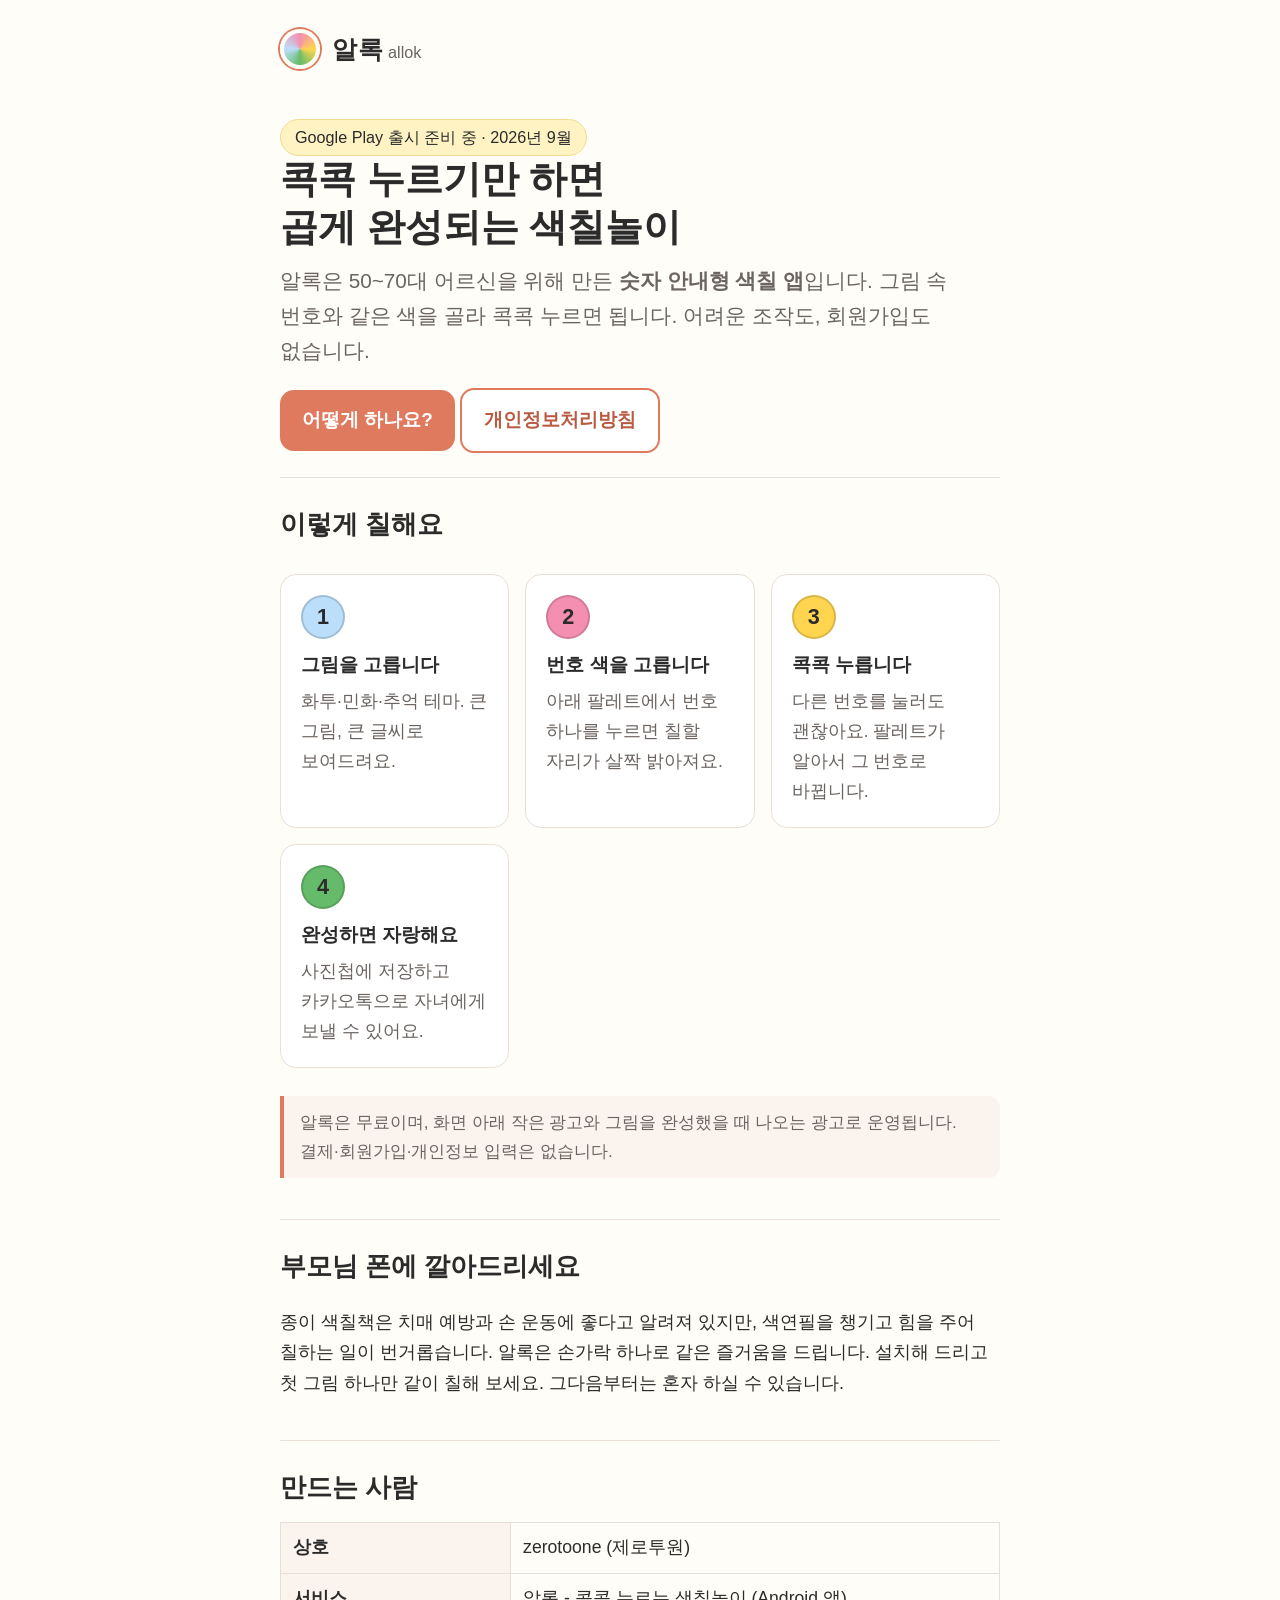
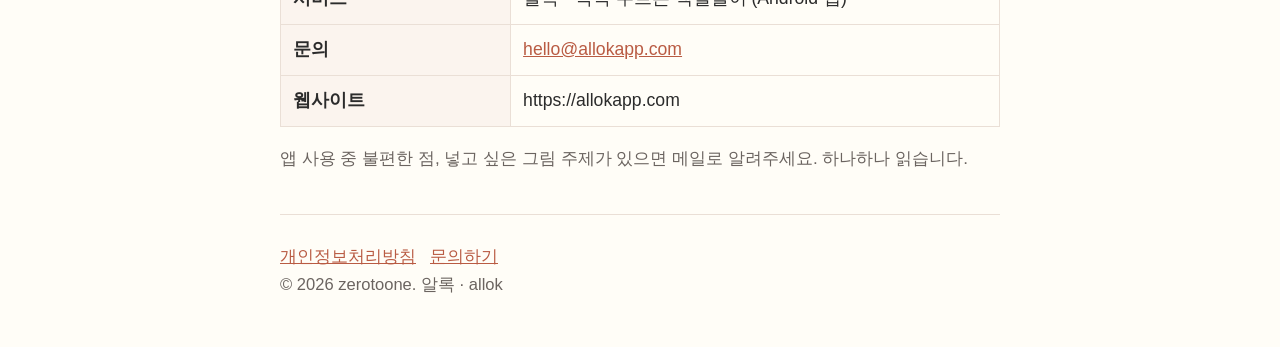
==== index.html @ 187d6c83 "알록 웹사이트 — 소개·사업자 정보·개인정보처리방침, app-ads.txt 자리, GitHub Pages 설정 Co-Authored-By: Claude Fable 5.1 <nore" ====
<!doctype html>
<html lang="ko">
<head>
<meta charset="utf-8">
<meta name="viewport" content="width=device-width,initial-scale=1">
<title>알록 - 콕콕 누르는 색칠놀이</title>
<meta name="description" content="알록은 부모님을 위한 숫자 안내형 색칠 앱입니다. 번호를 고르고 콕콕 누르기만 하면 화투·민화·추억 그림이 곱게 완성됩니다.">
<meta property="og:title" content="알록 - 콕콕 누르는 색칠놀이">
<meta property="og:description" content="부모님 폰에 깔아드리는 색칠 앱. 번호대로 콕콕 누르면 완성.">
<meta property="og:url" content="https://allokapp.com/">
<meta property="og:type" content="website">
<link rel="stylesheet" href="/assets/style.css">
<link rel="icon" href="data:image/svg+xml,<svg xmlns='http://www.w3.org/2000/svg' viewBox='0 0 100 100'><circle cx='50' cy='50' r='46' fill='%23E07A5F'/><circle cx='50' cy='50' r='26' fill='%23FFD54F'/></svg>">
</head>
<body>
<div class="wrap">
<header>
  <a class="logo" href="/"><span class="dot"></span><span><b>알록</b> <small>allok</small></span></a>
</header>

<div class="hero">
  <span class="badge">Google Play 출시 준비 중 · 2026년 9월</span>
  <h1>콕콕 누르기만 하면<br>곱게 완성되는 색칠놀이</h1>
  <p>알록은 50~70대 어르신을 위해 만든 <b>숫자 안내형 색칠 앱</b>입니다. 그림 속 번호와 같은 색을 골라 콕콕 누르면 됩니다. 어려운 조작도, 회원가입도 없습니다.</p>
  <a class="btn" href="#how">어떻게 하나요?</a>
  <a class="btn ghost" href="/privacy/">개인정보처리방침</a>
</div>

<section id="how">
  <h2>이렇게 칠해요</h2>
  <div class="cards">
    <div class="card"><span class="num" style="background:#BBDEFB">1</span><h3>그림을 고릅니다</h3><p>화투·민화·추억 테마. 큰 그림, 큰 글씨로 보여드려요.</p></div>
    <div class="card"><span class="num" style="background:#F48FB1">2</span><h3>번호 색을 고릅니다</h3><p>아래 팔레트에서 번호 하나를 누르면 칠할 자리가 살짝 밝아져요.</p></div>
    <div class="card"><span class="num" style="background:#FFD54F">3</span><h3>콕콕 누릅니다</h3><p>다른 번호를 눌러도 괜찮아요. 팔레트가 알아서 그 번호로 바뀝니다.</p></div>
    <div class="card"><span class="num" style="background:#66BB6A">4</span><h3>완성하면 자랑해요</h3><p>사진첩에 저장하고 카카오톡으로 자녀에게 보낼 수 있어요.</p></div>
  </div>
  <p class="note">알록은 무료이며, 화면 아래 작은 광고와 그림을 완성했을 때 나오는 광고로 운영됩니다. 결제·회원가입·개인정보 입력은 없습니다.</p>
</section>

<section id="family">
  <h2>부모님 폰에 깔아드리세요</h2>
  <p>종이 색칠책은 치매 예방과 손 운동에 좋다고 알려져 있지만, 색연필을 챙기고 힘을 주어 칠하는 일이 번거롭습니다. 알록은 손가락 하나로 같은 즐거움을 드립니다. 설치해 드리고 첫 그림 하나만 같이 칠해 보세요. 그다음부터는 혼자 하실 수 있습니다.</p>
</section>

<section id="about">
  <h2>만드는 사람</h2>
  <table>
    <tr><th>상호</th><td>zerotoone (제로투원)</td></tr>
    <tr><th>서비스</th><td>알록 - 콕콕 누르는 색칠놀이 (Android 앱)</td></tr>
    <tr><th>문의</th><td><a href="mailto:hello@allokapp.com">hello@allokapp.com</a></td></tr>
    <tr><th>웹사이트</th><td>https://allokapp.com</td></tr>
  </table>
  <p style="color:var(--muted);font-size:.95rem">앱 사용 중 불편한 점, 넣고 싶은 그림 주제가 있으면 메일로 알려주세요. 하나하나 읽습니다.</p>
</section>

<footer>
  <div class="links"><a href="/privacy/">개인정보처리방침</a><a href="mailto:hello@allokapp.com">문의하기</a></div>
  <div>© 2026 zerotoone. 알록 · allok</div>
</footer>
</div>
</body>
</html>
---- assets/style.css ----
:root{--brand:#E07A5F;--brand-dark:#B95B43;--ink:#2B2B2B;--muted:#6B6460;--paper:#FFFDF7;--line:#EADFD6;--sky:#BBDEFB}
*{box-sizing:border-box}html{font-size:18px}
body{margin:0;background:var(--paper);color:var(--ink);font-family:-apple-system,BlinkMacSystemFont,"Apple SD Gothic Neo","Pretendard","Noto Sans KR","Malgun Gothic",sans-serif;line-height:1.7;word-break:keep-all}
a{color:var(--brand-dark)}
.wrap{max-width:760px;margin:0 auto;padding:0 20px}
header{padding:28px 0 8px}
.logo{display:flex;align-items:center;gap:12px;text-decoration:none;color:var(--ink)}
.logo .dot{width:40px;height:40px;border-radius:50%;background:conic-gradient(#F48FB1,#FFD54F,#66BB6A,#BBDEFB,#F48FB1);box-shadow:inset 0 0 0 4px var(--paper),0 0 0 2px var(--brand)}
.logo b{font-size:1.4rem;letter-spacing:.02em}
.logo small{color:var(--muted);font-size:.9rem}
nav a{margin-left:16px;font-size:.95rem}
.hero{padding:40px 0 24px}
.hero h1{font-size:2.1rem;line-height:1.25;margin:0 0 12px}
.hero p{font-size:1.15rem;color:var(--muted);margin:0 0 20px}
.badge{display:inline-block;background:#FFF3C4;border:1px solid #F1DC8F;border-radius:999px;padding:4px 14px;font-size:.9rem}
.cards{display:grid;grid-template-columns:repeat(auto-fit,minmax(210px,1fr));gap:16px;margin:28px 0}
.card{background:#fff;border:1px solid var(--line);border-radius:16px;padding:20px}
.card h3{margin:0 0 6px;font-size:1.05rem}.card p{margin:0;color:var(--muted);font-size:.98rem}
.num{display:inline-flex;width:44px;height:44px;border-radius:50%;align-items:center;justify-content:center;font-weight:800;font-size:1.2rem;margin-bottom:10px;border:2px solid rgba(0,0,0,.15)}
section{padding:24px 0;border-top:1px solid var(--line)}
h2{font-size:1.45rem;margin:0 0 12px}
h3{font-size:1.1rem;margin:22px 0 6px}
table{border-collapse:collapse;width:100%;font-size:.98rem;margin:8px 0 12px}
th,td{border:1px solid var(--line);padding:10px 12px;text-align:left;vertical-align:top}
th{background:#FBF4EE;width:32%}
ul{padding-left:1.2em}
.btn{display:inline-block;background:var(--brand);color:#fff;text-decoration:none;padding:14px 22px;border-radius:14px;font-weight:700;font-size:1.05rem}
.btn.ghost{background:#fff;color:var(--brand-dark);border:2px solid var(--brand)}
footer{border-top:1px solid var(--line);padding:28px 0 48px;color:var(--muted);font-size:.92rem}
footer .links a{margin-right:14px}
.note{background:#FBF4EE;border-left:4px solid var(--brand);padding:12px 16px;border-radius:0 12px 12px 0;color:var(--muted);font-size:.95rem}
@media (max-width:520px){html{font-size:17px}.hero h1{font-size:1.75rem}}
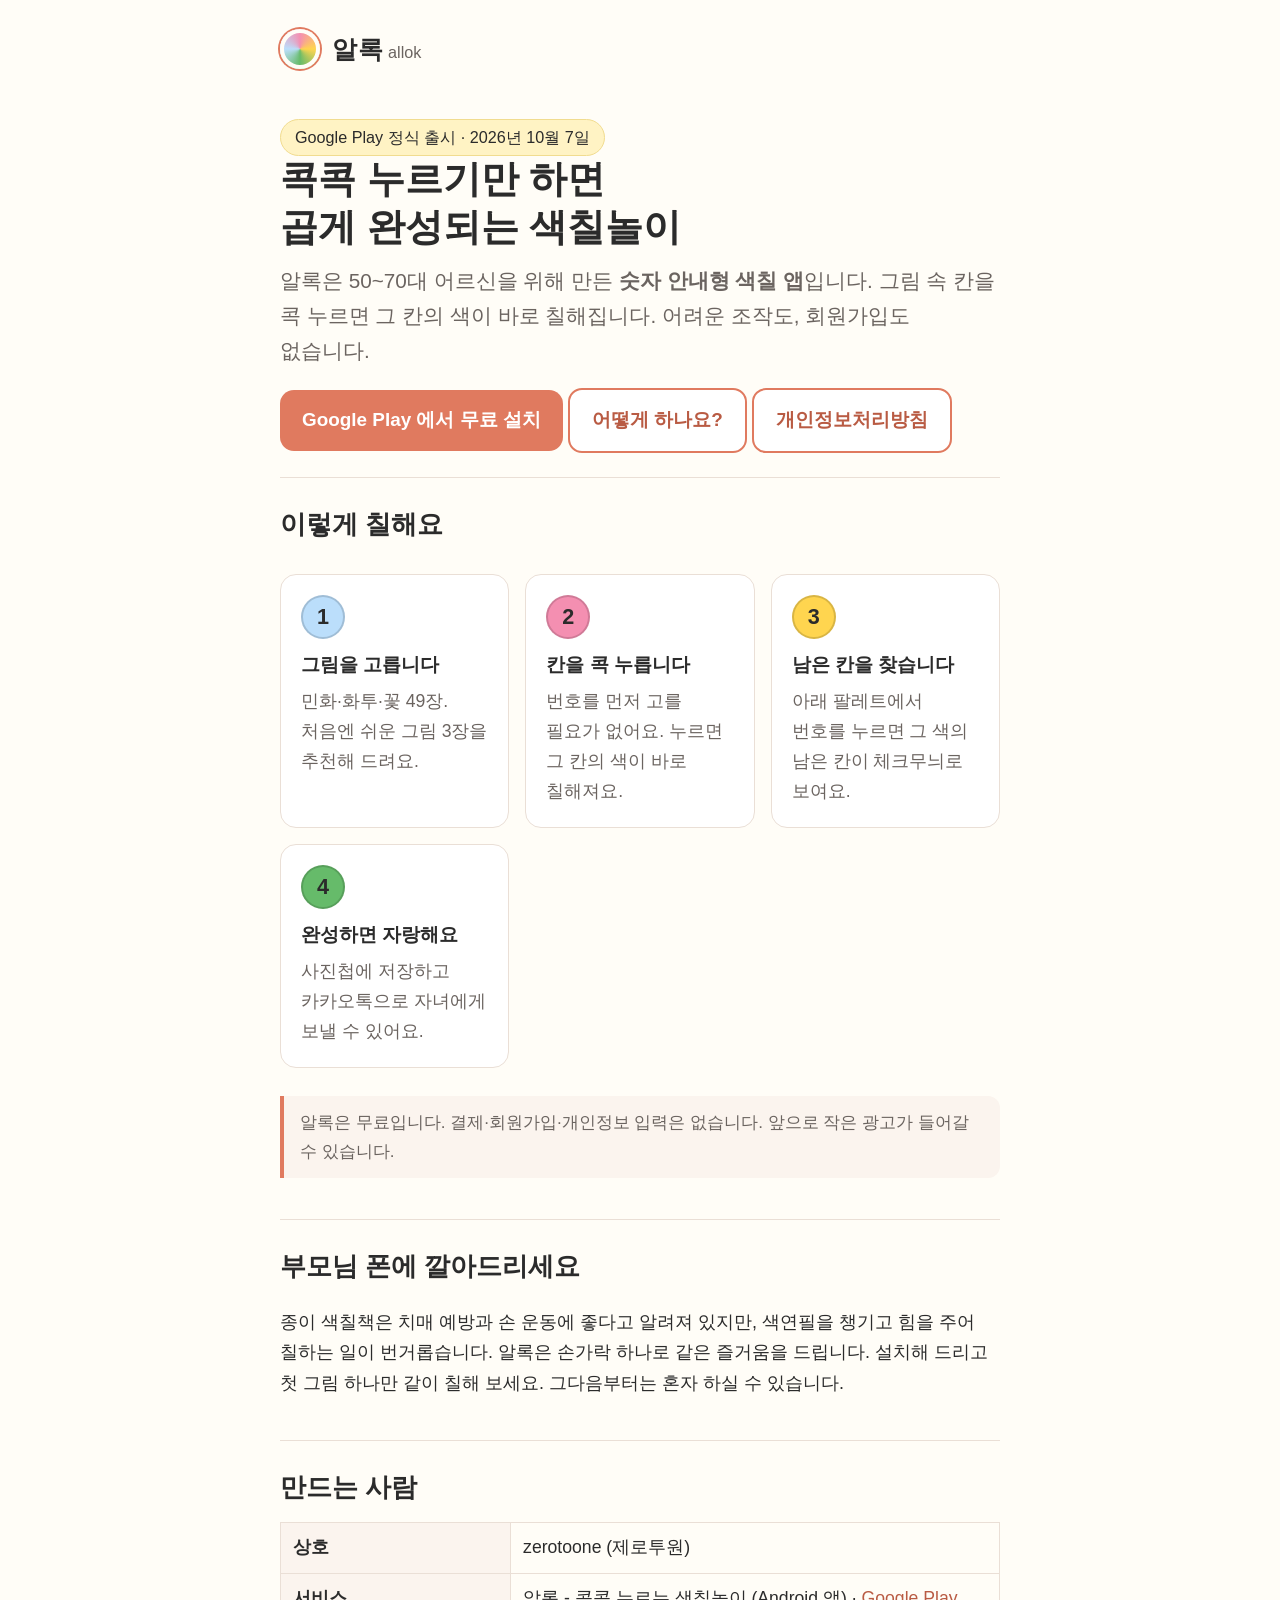
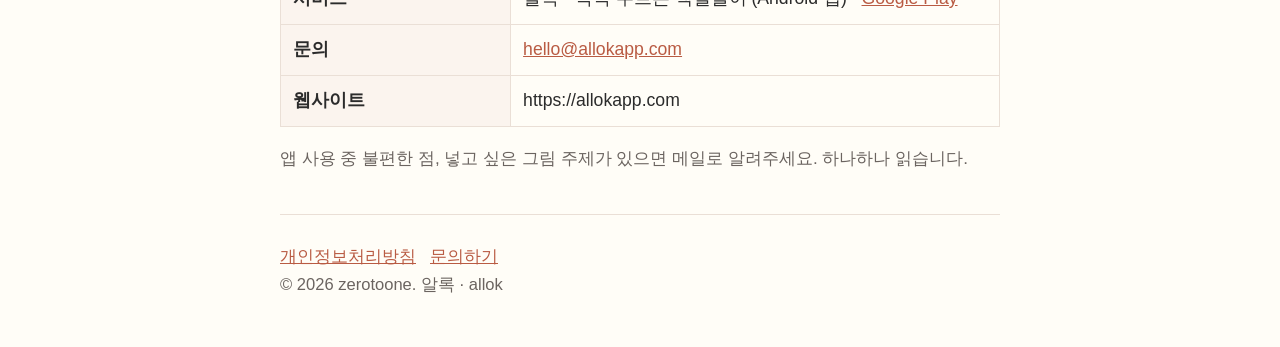
==== commit 2aa36aff: "정식 출시 반영: og:image(1200×630)·twitter 카드 추가, 설치 버튼, 조작 설명을 새 규칙(콕 누르면 바로 칠해짐)으로, 공유용 /app 리다이렉트 페이지 C" ====
--- a/index.html
+++ b/index.html
@@ -4,11 +4,21 @@
 <meta charset="utf-8">
 <meta name="viewport" content="width=device-width,initial-scale=1">
 <title>알록 - 콕콕 누르는 색칠놀이</title>
-<meta name="description" content="알록은 부모님을 위한 숫자 안내형 색칠 앱입니다. 번호를 고르고 콕콕 누르기만 하면 화투·민화·추억 그림이 곱게 완성됩니다.">
+<meta name="description" content="알록은 부모님을 위한 숫자 안내형 색칠 앱입니다. 그림 속 칸을 콕콕 누르기만 하면 민화·화투·꽃 그림이 곱게 완성됩니다. Google Play 무료.">
 <meta property="og:title" content="알록 - 콕콕 누르는 색칠놀이">
-<meta property="og:description" content="부모님 폰에 깔아드리는 색칠 앱. 번호대로 콕콕 누르면 완성.">
+<meta property="og:description" content="부모님 폰에 깔아드리는 색칠 앱. 그림을 콕 누르면 바로 칠해집니다. 민화·화투·꽃 49장, 무료.">
 <meta property="og:url" content="https://allokapp.com/">
 <meta property="og:type" content="website">
+<meta property="og:site_name" content="알록">
+<meta property="og:locale" content="ko_KR">
+<meta property="og:image" content="https://allokapp.com/assets/og-image.png">
+<meta property="og:image:width" content="1200">
+<meta property="og:image:height" content="630">
+<meta property="og:image:alt" content="알록 - 콕콕 누르는 색칠놀이. 한지 바탕에 색점 로고와 봉황·모란 도안">
+<meta name="twitter:card" content="summary_large_image">
+<meta name="twitter:title" content="알록 - 콕콕 누르는 색칠놀이">
+<meta name="twitter:description" content="부모님 폰에 깔아드리는 색칠 앱. 그림을 콕 누르면 바로 칠해집니다.">
+<meta name="twitter:image" content="https://allokapp.com/assets/og-image.png">
 <link rel="stylesheet" href="/assets/style.css">
 <link rel="icon" href="data:image/svg+xml,<svg xmlns='http://www.w3.org/2000/svg' viewBox='0 0 100 100'><circle cx='50' cy='50' r='46' fill='%23E07A5F'/><circle cx='50' cy='50' r='26' fill='%23FFD54F'/></svg>">
 </head>
@@ -19,22 +29,23 @@
 </header>
 
 <div class="hero">
-  <span class="badge">Google Play 출시 준비 중 · 2026년 9월</span>
+  <span class="badge">Google Play 정식 출시 · 2026년 10월 7일</span>
   <h1>콕콕 누르기만 하면<br>곱게 완성되는 색칠놀이</h1>
-  <p>알록은 50~70대 어르신을 위해 만든 <b>숫자 안내형 색칠 앱</b>입니다. 그림 속 번호와 같은 색을 골라 콕콕 누르면 됩니다. 어려운 조작도, 회원가입도 없습니다.</p>
-  <a class="btn" href="#how">어떻게 하나요?</a>
+  <p>알록은 50~70대 어르신을 위해 만든 <b>숫자 안내형 색칠 앱</b>입니다. 그림 속 칸을 콕 누르면 그 칸의 색이 바로 칠해집니다. 어려운 조작도, 회원가입도 없습니다.</p>
+  <a class="btn" href="https://play.google.com/store/apps/details?id=kr.zerotoone.coloring">Google Play 에서 무료 설치</a>
+  <a class="btn ghost" href="#how">어떻게 하나요?</a>
   <a class="btn ghost" href="/privacy/">개인정보처리방침</a>
 </div>
 
 <section id="how">
   <h2>이렇게 칠해요</h2>
   <div class="cards">
-    <div class="card"><span class="num" style="background:#BBDEFB">1</span><h3>그림을 고릅니다</h3><p>화투·민화·추억 테마. 큰 그림, 큰 글씨로 보여드려요.</p></div>
-    <div class="card"><span class="num" style="background:#F48FB1">2</span><h3>번호 색을 고릅니다</h3><p>아래 팔레트에서 번호 하나를 누르면 칠할 자리가 살짝 밝아져요.</p></div>
-    <div class="card"><span class="num" style="background:#FFD54F">3</span><h3>콕콕 누릅니다</h3><p>다른 번호를 눌러도 괜찮아요. 팔레트가 알아서 그 번호로 바뀝니다.</p></div>
+    <div class="card"><span class="num" style="background:#BBDEFB">1</span><h3>그림을 고릅니다</h3><p>민화·화투·꽃 49장. 처음엔 쉬운 그림 3장을 추천해 드려요.</p></div>
+    <div class="card"><span class="num" style="background:#F48FB1">2</span><h3>칸을 콕 누릅니다</h3><p>번호를 먼저 고를 필요가 없어요. 누르면 그 칸의 색이 바로 칠해져요.</p></div>
+    <div class="card"><span class="num" style="background:#FFD54F">3</span><h3>남은 칸을 찾습니다</h3><p>아래 팔레트에서 번호를 누르면 그 색의 남은 칸이 체크무늬로 보여요.</p></div>
     <div class="card"><span class="num" style="background:#66BB6A">4</span><h3>완성하면 자랑해요</h3><p>사진첩에 저장하고 카카오톡으로 자녀에게 보낼 수 있어요.</p></div>
   </div>
-  <p class="note">알록은 무료이며, 화면 아래 작은 광고와 그림을 완성했을 때 나오는 광고로 운영됩니다. 결제·회원가입·개인정보 입력은 없습니다.</p>
+  <p class="note">알록은 무료입니다. 결제·회원가입·개인정보 입력은 없습니다. 앞으로 작은 광고가 들어갈 수 있습니다.</p>
 </section>
 
 <section id="family">
@@ -46,7 +57,7 @@
   <h2>만드는 사람</h2>
   <table>
     <tr><th>상호</th><td>zerotoone (제로투원)</td></tr>
-    <tr><th>서비스</th><td>알록 - 콕콕 누르는 색칠놀이 (Android 앱)</td></tr>
+    <tr><th>서비스</th><td>알록 - 콕콕 누르는 색칠놀이 (Android 앱) · <a href="https://play.google.com/store/apps/details?id=kr.zerotoone.coloring">Google Play</a></td></tr>
     <tr><th>문의</th><td><a href="mailto:hello@allokapp.com">hello@allokapp.com</a></td></tr>
     <tr><th>웹사이트</th><td>https://allokapp.com</td></tr>
   </table>
